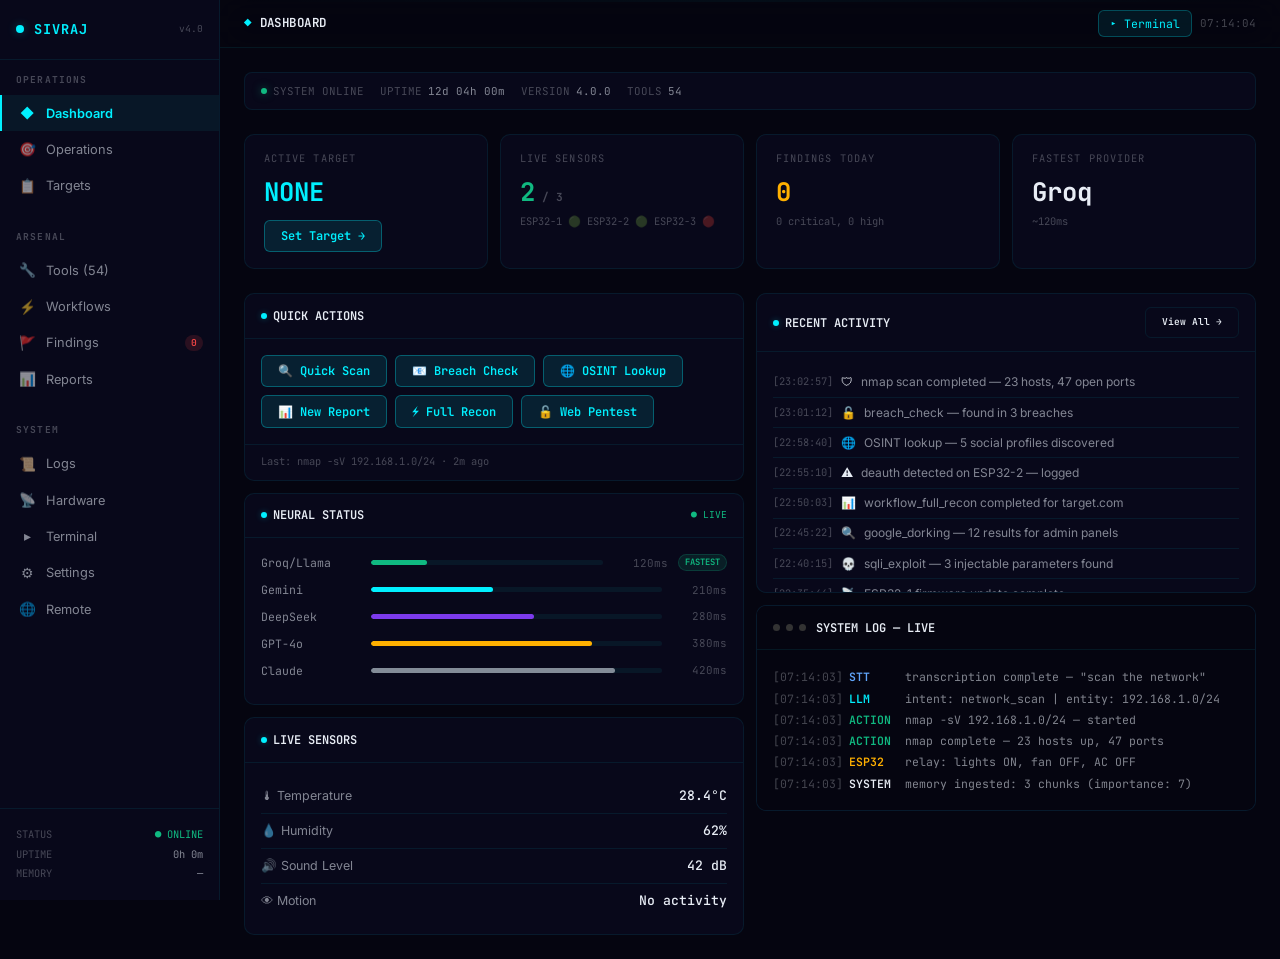
==== dashboard.html @ 9f75d545 "feat: SIVRAJ CIC — 12-page Command Information Center Pages built: - / (Dashboard) — cockpit with st" ====
<!DOCTYPE html>
<html lang="en">
<head>
<meta charset="UTF-8"/>
<meta name="viewport" content="width=device-width, initial-scale=1.0"/>
<title>SIVRAJ — Command Center</title>
<meta name="description" content="SIVRAJ CIC — Autonomous Cybersecurity Intelligence Command Center"/>
<link rel="preconnect" href="https://fonts.googleapis.com"/>
<link href="https://fonts.googleapis.com/css2?family=Inter:wght@300;400;500;600;700;800&family=JetBrains+Mono:wght@400;500;600;700&display=swap" rel="stylesheet"/>
<link rel="stylesheet" href="app.css"/>
</head>
<body>
<div class="scanline"></div>
<nav class="sidebar" id="appSidebar"></nav>
<div class="main">
  <div class="topbar" id="appTopbar"></div>
  <div class="page" id="dashPage">

    <!-- STATUS BAR -->
    <div class="dash-status-bar">
      <div class="dash-status-item"><span class="dash-status-dot dot-online"></span>SYSTEM ONLINE</div>
      <div class="dash-status-item">UPTIME <span id="dashUptime" class="dash-status-val">0d 00h 00m</span></div>
      <div class="dash-status-item">VERSION <span class="dash-status-val">4.0.0</span></div>
      <div class="dash-status-item">TOOLS <span class="dash-status-val">54</span></div>
    </div>

    <!-- TOP STATS -->
    <div class="stats-grid">
      <div class="stat-card">
        <div class="stat-label">Active Target</div>
        <div class="stat-value cyan" id="activeTarget">NONE</div>
        <div class="stat-sub"><button class="btn btn-cyan" onclick="setTarget()" style="margin-top:6px">Set Target →</button></div>
      </div>
      <div class="stat-card">
        <div class="stat-label">Live Sensors</div>
        <div class="stat-value green" id="sensorCount">2<span style="font-size:.7rem;color:var(--text3)"> / 3</span></div>
        <div class="stat-sub">ESP32-1 🟢 ESP32-2 🟢 ESP32-3 🔴</div>
      </div>
      <div class="stat-card">
        <div class="stat-label">Findings Today</div>
        <div class="stat-value amber" id="findingsToday">0</div>
        <div class="stat-sub">0 critical, 0 high</div>
      </div>
      <div class="stat-card">
        <div class="stat-label">Fastest Provider</div>
        <div class="stat-value" id="fastestProvider">Groq</div>
        <div class="stat-sub" id="fastestLatency">~120ms</div>
      </div>
    </div>

    <!-- TWO COLUMN LAYOUT -->
    <div class="dash-grid">
      <!-- LEFT: QUICK ACTIONS + NEURAL -->
      <div class="dash-col">
        <!-- QUICK ACTIONS -->
        <div class="panel">
          <div class="panel-header">
            <div class="panel-title"><span class="panel-title-dot"></span>QUICK ACTIONS</div>
          </div>
          <div class="panel-body" style="display:flex;flex-wrap:wrap;gap:8px">
            <button class="btn btn-cyan" onclick="quickAction('scan')">🔍 Quick Scan</button>
            <button class="btn btn-cyan" onclick="quickAction('breach')">📧 Breach Check</button>
            <button class="btn btn-cyan" onclick="quickAction('osint')">🌐 OSINT Lookup</button>
            <button class="btn btn-cyan" onclick="quickAction('report')">📊 New Report</button>
            <button class="btn btn-cyan" onclick="quickAction('recon')">⚡ Full Recon</button>
            <button class="btn btn-cyan" onclick="quickAction('pentest')">🔓 Web Pentest</button>
          </div>
          <div class="panel-footer">
            <span style="font-size:.65rem;color:var(--text3);font-family:var(--mono)">Last: <span id="lastCmd">nmap -sV 192.168.1.0/24</span> · <span id="lastCmdTime">2m ago</span></span>
          </div>
        </div>

        <!-- NEURAL STATUS -->
        <div class="panel" style="margin-top:12px">
          <div class="panel-header">
            <div class="panel-title"><span class="panel-title-dot"></span>NEURAL STATUS</div>
            <span style="font-size:.6rem;color:var(--green);font-family:var(--mono)">● LIVE</span>
          </div>
          <div class="panel-body" id="neuralBars"></div>
        </div>

        <!-- LIVE SENSORS -->
        <div class="panel" style="margin-top:12px">
          <div class="panel-header">
            <div class="panel-title"><span class="panel-title-dot"></span>LIVE SENSORS</div>
          </div>
          <div class="panel-body">
            <div class="sensor-row-dash"><span class="sensor-k">🌡 Temperature</span><span class="sensor-v" id="dTemp">28.4°C</span></div>
            <div class="sensor-row-dash"><span class="sensor-k">💧 Humidity</span><span class="sensor-v" id="dHum">62%</span></div>
            <div class="sensor-row-dash"><span class="sensor-k">🔊 Sound Level</span><span class="sensor-v" id="dSound">42 dB</span></div>
            <div class="sensor-row-dash"><span class="sensor-k">👁 Motion</span><span class="sensor-v" id="dMotion">No activity</span></div>
          </div>
        </div>
      </div>

      <!-- RIGHT: ACTIVITY + LOG -->
      <div class="dash-col">
        <!-- RECENT ACTIVITY -->
        <div class="panel">
          <div class="panel-header">
            <div class="panel-title"><span class="panel-title-dot"></span>RECENT ACTIVITY</div>
            <a href="/logs" class="btn" style="font-size:.6rem">View All →</a>
          </div>
          <div class="panel-body" style="max-height:240px;overflow-y:auto" id="recentActivity"></div>
        </div>

        <!-- SYSTEM LOG LIVE -->
        <div class="panel" style="margin-top:12px">
          <div class="panel-header" style="background:var(--bg)">
            <div class="panel-title">
              <span class="term-dot td-r" style="width:7px;height:7px"></span>
              <span class="term-dot td-y" style="width:7px;height:7px"></span>
              <span class="term-dot td-g" style="width:7px;height:7px"></span>
              <span style="margin-left:4px">SYSTEM LOG — LIVE</span>
            </div>
          </div>
          <div class="panel-body" style="font-family:var(--mono);font-size:.72rem;max-height:280px;overflow-y:auto;background:var(--bg)" id="syslogLive"></div>
        </div>
      </div>
    </div>
  </div>
</div>

<style>
.dash-status-bar{display:flex;gap:16px;padding:.6rem 1rem;border-radius:8px;background:var(--bg2);border:1px solid var(--border);margin-bottom:1.5rem;flex-wrap:wrap}
.dash-status-item{font-family:var(--mono);font-size:.68rem;color:var(--text3);display:flex;align-items:center;gap:6px}
.dash-status-val{color:var(--text2)}
.dash-status-dot{width:6px;height:6px;border-radius:50%}
.dot-online{background:var(--green);box-shadow:0 0 8px rgba(16,185,129,0.5);animation:s-pulse 3s ease-in-out infinite}
.dash-grid{display:grid;grid-template-columns:1fr 1fr;gap:12px}
.dash-col{display:flex;flex-direction:column}
.sensor-row-dash{display:flex;justify-content:space-between;align-items:center;padding:.45rem 0;border-bottom:1px solid var(--border)}
.sensor-row-dash:last-child{border:none}
.sensor-k{font-size:.78rem;color:var(--text2)}
.sensor-v{font-family:var(--mono);font-size:.82rem;color:var(--text);font-weight:500}
.neural-row{display:flex;align-items:center;gap:10px;margin-bottom:.6rem}
.neural-name{font-family:var(--mono);font-size:.72rem;color:var(--text2);width:100px;flex-shrink:0}
.neural-bar-wrap{flex:1;height:5px;background:var(--surface2);border-radius:3px;overflow:hidden}
.neural-bar{height:100%;border-radius:3px;transition:width 1s ease}
.neural-ms{font-family:var(--mono);font-size:.68rem;color:var(--text3);width:55px;text-align:right}
.neural-badge{font-size:.55rem;padding:1px 6px;border-radius:100px;font-family:var(--mono);font-weight:600}
.activity-row{display:flex;gap:8px;padding:.35rem 0;border-bottom:1px solid var(--border);font-size:.75rem;align-items:flex-start}
.activity-row:last-child{border:none}
.activity-ts{font-family:var(--mono);font-size:.65rem;color:var(--text3);flex-shrink:0;padding-top:1px}
.activity-icon{flex-shrink:0}
.activity-msg{color:var(--text2);flex:1}
.syslog-line{display:flex;gap:6px;padding:2px 0;color:var(--text3);font-size:.72rem}
.syslog-line .ts{color:var(--text3);flex-shrink:0}
.syslog-line .tag{font-weight:600;width:50px;flex-shrink:0}
.syslog-line .msg{color:var(--text2);flex:1}
.tag-stt{color:#60a5fa}.tag-llm{color:var(--cyan)}.tag-action{color:var(--green)}.tag-esp32{color:var(--amber)}.tag-system{color:var(--text)}
@media(max-width:900px){.dash-grid{grid-template-columns:1fr}}
</style>

<script src="app.js"></script>
<script>
document.addEventListener('DOMContentLoaded', () => {
  renderTopbar('DASHBOARD', '◆', '<button class="topbar-btn topbar-btn-primary" onclick="location.href=\'/terminal\'">▸ Terminal</button>');

  // Neural bars
  const providers = [
    { name:'Groq/Llama', ms:120, color:'var(--green)', best:true },
    { name:'Gemini', ms:210, color:'var(--cyan)' },
    { name:'DeepSeek', ms:280, color:'var(--purple)' },
    { name:'GPT-4o', ms:380, color:'var(--amber)' },
    { name:'Claude', ms:420, color:'var(--text2)' },
  ];
  const maxMs = 500;
  document.getElementById('neuralBars').innerHTML = providers.map(p => `
    <div class="neural-row">
      <span class="neural-name">${p.name}</span>
      <div class="neural-bar-wrap"><div class="neural-bar" style="width:${(p.ms/maxMs)*100}%;background:${p.color}"></div></div>
      <span class="neural-ms">${p.ms}ms</span>
      ${p.best ? '<span class="neural-badge" style="background:rgba(16,185,129,0.12);color:var(--green);border:1px solid rgba(16,185,129,0.2)">FASTEST</span>' : ''}
    </div>
  `).join('');

  // Recent activity
  const activities = [
    { ts:'23:02:57', icon:'🛡', msg:'nmap scan completed — 23 hosts, 47 open ports' },
    { ts:'23:01:12', icon:'🔓', msg:'breach_check — found in 3 breaches' },
    { ts:'22:58:40', icon:'🌐', msg:'OSINT lookup — 5 social profiles discovered' },
    { ts:'22:55:10', icon:'⚠', msg:'deauth detected on ESP32-2 — logged' },
    { ts:'22:50:03', icon:'📊', msg:'workflow_full_recon completed for target.com' },
    { ts:'22:45:22', icon:'🔍', msg:'google_dorking — 12 results for admin panels' },
    { ts:'22:40:15', icon:'💀', msg:'sqli_exploit — 3 injectable parameters found' },
    { ts:'22:35:44', icon:'📡', msg:'ESP32-1 firmware update complete' },
  ];
  document.getElementById('recentActivity').innerHTML = activities.map(a => `
    <div class="activity-row">
      <span class="activity-ts">[${a.ts}]</span>
      <span class="activity-icon">${a.icon}</span>
      <span class="activity-msg">${a.msg}</span>
    </div>
  `).join('');

  // System log live
  const logLines = [
    { ts:'23:02:57', tag:'STT', cls:'tag-stt', msg:'transcription complete — "scan the network"' },
    { ts:'23:02:57', tag:'LLM', cls:'tag-llm', msg:'intent: network_scan | entity: 192.168.1.0/24' },
    { ts:'23:02:58', tag:'ACTION', cls:'tag-action', msg:'nmap -sV 192.168.1.0/24 — started' },
    { ts:'23:03:14', tag:'ACTION', cls:'tag-action', msg:'nmap complete — 23 hosts up, 47 ports' },
    { ts:'23:03:15', tag:'ESP32', cls:'tag-esp32', msg:'relay: lights ON, fan OFF, AC OFF' },
    { ts:'23:03:15', tag:'SYSTEM', cls:'tag-system', msg:'memory ingested: 3 chunks (importance: 7)' },
  ];
  const logEl = document.getElementById('syslogLive');
  let idx = 0;
  function addLog() {
    const l = logLines[idx % logLines.length];
    const now = new Date().toLocaleTimeString('en-IN', { hour12:false });
    const div = document.createElement('div');
    div.className = 'syslog-line';
    div.innerHTML = `<span class="ts">[${now}]</span><span class="tag ${l.cls}">${l.tag}</span><span class="msg">${l.msg}</span>`;
    logEl.appendChild(div);
    if (logEl.children.length > 30) logEl.removeChild(logEl.firstChild);
    logEl.scrollTop = logEl.scrollHeight;
    idx++;
  }
  for (let i = 0; i < 6; i++) addLog();
  setInterval(addLog, 4000);

  // Uptime
  const bootTime = Date.now() - (12 * 86400000 + 4 * 3600000);
  function updUp() {
    const d = Date.now() - bootTime;
    const dd = Math.floor(d / 86400000);
    const hh = Math.floor((d % 86400000) / 3600000);
    const mm = Math.floor((d % 3600000) / 60000);
    document.getElementById('dashUptime').textContent = `${dd}d ${String(hh).padStart(2,'0')}h ${String(mm).padStart(2,'0')}m`;
  }
  updUp(); setInterval(updUp, 60000);
});

function quickAction(type) {
  const actions = { scan:'Quick network scan', breach:'Breach check', osint:'OSINT lookup', report:'Generate report', recon:'Full recon workflow', pentest:'Web pentest workflow' };
  alert(`SIVRAJ → ${actions[type] || type}\n\nThis would trigger the ${type} tool via the API.\nConnect to localhost:3000/api for live execution.`);
}
function setTarget() {
  const t = prompt('Enter target domain/IP:');
  if (t) { document.getElementById('activeTarget').textContent = t; lsSet('activeTarget', t); }
}
</script>
</body>
</html>
---- app.css ----
/* ═══════════════════════════════════════════════════════════════
   SIVRAJ CIC — Shared App Shell Styles
   Operator theme: #050510 bg, cyan #00f0ff, amber #ffb000
   ═══════════════════════════════════════════════════════════════ */
*,*::before,*::after{box-sizing:border-box;margin:0;padding:0}
:root{
  --bg:#050510;--bg2:#08081a;--bg3:#0c0c22;--bg4:#101030;
  --surface:rgba(0,240,255,0.03);--surface2:rgba(0,240,255,0.06);--surface3:rgba(0,240,255,0.10);
  --border:rgba(0,240,255,0.08);--border2:rgba(0,240,255,0.14);--border3:rgba(0,240,255,0.22);
  --cyan:#00f0ff;--cyan2:#00d4e0;--cyan-soft:rgba(0,240,255,0.10);--cyan-glow:rgba(0,240,255,0.3);
  --green:#10b981;--amber:#ffb000;--red:#ef4444;--purple:#7c3aed;--orange:#f97316;
  --text:#e8edf5;--text2:rgba(232,237,245,0.55);--text3:rgba(232,237,245,0.28);
  --mono:'JetBrains Mono',monospace;--sans:'Inter',-apple-system,sans-serif;
  --sidebar-w:220px;
}
html{scroll-behavior:smooth;-webkit-font-smoothing:antialiased}
body{font-family:var(--sans);background:var(--bg);color:var(--text);overflow-x:hidden;line-height:1.5;display:flex;min-height:100vh}
::selection{background:rgba(0,240,255,0.2)}
a{text-decoration:none;color:inherit}
::-webkit-scrollbar{width:4px}
::-webkit-scrollbar-track{background:transparent}
::-webkit-scrollbar-thumb{background:rgba(0,240,255,0.15);border-radius:2px}
button{cursor:pointer;font-family:inherit;border:none;background:none;color:inherit}
input,textarea,select{font-family:inherit;background:none;border:none;outline:none;color:var(--text)}

/* ═══ SIDEBAR ═══ */
.sidebar{width:var(--sidebar-w);height:100vh;position:fixed;left:0;top:0;z-index:100;background:var(--bg2);border-right:1px solid var(--border);display:flex;flex-direction:column;overflow-y:auto}
.sidebar::-webkit-scrollbar{width:3px}
.sidebar-brand{padding:1.2rem 1rem;display:flex;align-items:center;gap:10px;border-bottom:1px solid var(--border)}
.sidebar-brand-dot{width:8px;height:8px;border-radius:50%;background:var(--cyan);box-shadow:0 0 10px var(--cyan-glow);animation:s-pulse 3s ease-in-out infinite}
@keyframes s-pulse{0%,100%{box-shadow:0 0 8px var(--cyan-glow)}50%{box-shadow:0 0 18px var(--cyan-glow),0 0 30px rgba(0,240,255,0.15)}}
.sidebar-brand-name{font-family:var(--mono);font-size:.85rem;font-weight:700;letter-spacing:.08em;color:var(--cyan)}
.sidebar-brand-ver{font-size:.6rem;color:var(--text3);margin-left:auto;font-family:var(--mono)}
.sidebar-section{padding:.8rem 0}
.sidebar-section-title{font-size:.6rem;font-weight:700;letter-spacing:.12em;text-transform:uppercase;color:var(--text3);padding:0 1rem .5rem;font-family:var(--mono)}
.sidebar-link{display:flex;align-items:center;gap:10px;padding:.5rem 1rem;font-size:.8rem;color:var(--text2);transition:all .15s;border-left:2px solid transparent;cursor:pointer}
.sidebar-link:hover{background:var(--surface);color:var(--text);border-left-color:rgba(0,240,255,0.3)}
.sidebar-link.active{background:var(--surface2);color:var(--cyan);border-left-color:var(--cyan);font-weight:600}
.sidebar-link-icon{width:18px;text-align:center;font-size:.85rem;flex-shrink:0}
.sidebar-link-label{flex:1}
.sidebar-link-badge{font-size:.6rem;padding:1px 6px;border-radius:100px;background:rgba(239,68,68,0.15);color:var(--red);font-weight:600;font-family:var(--mono)}
.sidebar-status{margin-top:auto;padding:1rem;border-top:1px solid var(--border);font-family:var(--mono);font-size:.65rem;color:var(--text3)}
.sidebar-status-row{display:flex;justify-content:space-between;padding:2px 0}
.sidebar-status-val{color:var(--text2)}

/* ═══ MAIN ═══ */
.main{margin-left:var(--sidebar-w);flex:1;display:flex;flex-direction:column;min-height:100vh}

/* ═══ TOPBAR ═══ */
.topbar{height:48px;border-bottom:1px solid var(--border);display:flex;align-items:center;justify-content:space-between;padding:0 1.5rem;background:rgba(5,5,16,0.8);backdrop-filter:blur(16px);position:sticky;top:0;z-index:50}
.topbar-title{font-family:var(--mono);font-size:.78rem;font-weight:600;color:var(--text);letter-spacing:.04em;display:flex;align-items:center;gap:8px}
.topbar-title-icon{color:var(--cyan)}
.topbar-actions{display:flex;align-items:center;gap:8px}
.topbar-btn{padding:.3rem .7rem;border-radius:6px;font-size:.72rem;font-family:var(--mono);color:var(--text2);border:1px solid var(--border);transition:all .2s;display:flex;align-items:center;gap:5px}
.topbar-btn:hover{border-color:var(--border2);color:var(--text);background:var(--surface)}
.topbar-btn-primary{background:rgba(0,240,255,0.08);border-color:rgba(0,240,255,0.25);color:var(--cyan)}
.topbar-btn-primary:hover{background:rgba(0,240,255,0.15)}
.topbar-time{font-family:var(--mono);font-size:.68rem;color:var(--text3)}

/* ═══ PAGE CONTENT ═══ */
.page{flex:1;padding:1.5rem;overflow-y:auto}

/* ═══ CARDS / PANELS ═══ */
.panel{background:var(--bg2);border:1px solid var(--border);border-radius:10px;overflow:hidden}
.panel-header{padding:.8rem 1rem;border-bottom:1px solid var(--border);display:flex;align-items:center;justify-content:space-between}
.panel-title{font-size:.75rem;font-weight:600;color:var(--text);font-family:var(--mono);display:flex;align-items:center;gap:6px}
.panel-title-dot{width:6px;height:6px;border-radius:50%;background:var(--cyan);box-shadow:0 0 6px var(--cyan-glow)}
.panel-body{padding:1rem}
.panel-footer{padding:.6rem 1rem;border-top:1px solid var(--border);display:flex;align-items:center;gap:8px}

/* ═══ STAT CARDS ═══ */
.stats-grid{display:grid;grid-template-columns:repeat(auto-fit,minmax(200px,1fr));gap:12px;margin-bottom:1.5rem}
.stat-card{background:var(--bg2);border:1px solid var(--border);border-radius:10px;padding:1rem 1.2rem;transition:border-color .2s}
.stat-card:hover{border-color:var(--border2)}
.stat-label{font-size:.65rem;color:var(--text3);text-transform:uppercase;letter-spacing:.1em;font-family:var(--mono);margin-bottom:.4rem}
.stat-value{font-size:1.6rem;font-weight:700;font-family:var(--mono);color:var(--text);font-variant-numeric:tabular-nums}
.stat-sub{font-size:.65rem;color:var(--text3);margin-top:.2rem;font-family:var(--mono)}
.stat-value.cyan{color:var(--cyan)}
.stat-value.green{color:var(--green)}
.stat-value.amber{color:var(--amber)}
.stat-value.red{color:var(--red)}

/* ═══ TABLES ═══ */
.tbl{width:100%;border-collapse:collapse;font-size:.78rem}
.tbl th{font-family:var(--mono);font-size:.65rem;font-weight:600;color:var(--text3);text-transform:uppercase;letter-spacing:.1em;padding:.6rem .8rem;text-align:left;border-bottom:1px solid var(--border);position:sticky;top:0;background:var(--bg2)}
.tbl td{padding:.6rem .8rem;border-bottom:1px solid var(--border);color:var(--text2);vertical-align:middle}
.tbl tr:hover td{background:var(--surface);color:var(--text)}
.tbl-badge{display:inline-flex;align-items:center;gap:4px;padding:2px 8px;border-radius:100px;font-size:.65rem;font-weight:600;font-family:var(--mono)}
.badge-crit{background:rgba(239,68,68,0.12);color:var(--red);border:1px solid rgba(239,68,68,0.2)}
.badge-high{background:rgba(249,115,22,0.12);color:var(--orange);border:1px solid rgba(249,115,22,0.2)}
.badge-med{background:rgba(255,176,0,0.12);color:var(--amber);border:1px solid rgba(255,176,0,0.2)}
.badge-low{background:rgba(16,185,129,0.12);color:var(--green);border:1px solid rgba(16,185,129,0.2)}
.badge-info{background:rgba(0,240,255,0.08);color:var(--cyan);border:1px solid rgba(0,240,255,0.15)}

/* ═══ FORM CONTROLS ═══ */
.input{width:100%;padding:.5rem .8rem;border-radius:6px;border:1px solid var(--border);background:var(--bg);font-family:var(--mono);font-size:.8rem;color:var(--text);transition:border-color .2s}
.input:focus{border-color:var(--cyan);box-shadow:0 0 0 2px rgba(0,240,255,0.08)}
.input::placeholder{color:var(--text3)}
.input-group{display:flex;gap:8px;align-items:center}
.select{padding:.5rem .8rem;border-radius:6px;border:1px solid var(--border);background:var(--bg2);font-family:var(--mono);font-size:.78rem;color:var(--text);cursor:pointer;appearance:none;padding-right:2rem;background-image:url("data:image/svg+xml,%3Csvg xmlns='http://www.w3.org/2000/svg' width='12' height='12' fill='none' viewBox='0 0 24 24' stroke='%23555'%3E%3Cpath stroke-linecap='round' stroke-linejoin='round' stroke-width='2' d='M19 9l-7 7-7-7'/%3E%3C/svg%3E");background-repeat:no-repeat;background-position:right .6rem center}
.select:focus{border-color:var(--cyan)}
.btn{padding:.45rem 1rem;border-radius:6px;font-size:.75rem;font-family:var(--mono);font-weight:600;transition:all .2s;display:inline-flex;align-items:center;gap:5px;border:1px solid var(--border)}
.btn:hover{border-color:var(--border2);background:var(--surface)}
.btn-cyan{background:rgba(0,240,255,0.1);border-color:rgba(0,240,255,0.3);color:var(--cyan)}
.btn-cyan:hover{background:rgba(0,240,255,0.18)}
.btn-red{background:rgba(239,68,68,0.1);border-color:rgba(239,68,68,0.2);color:var(--red)}
.btn-green{background:rgba(16,185,129,0.1);border-color:rgba(16,185,129,0.2);color:var(--green)}

/* ═══ PROGRESS BAR ═══ */
.progress{height:6px;background:var(--surface2);border-radius:3px;overflow:hidden}
.progress-bar{height:100%;border-radius:3px;background:linear-gradient(90deg,var(--cyan),var(--cyan2));transition:width .6s ease}

/* ═══ PHASE CHAIN ═══ */
.phase-chain{display:flex;align-items:center;gap:0;margin:1rem 0}
.phase-node{padding:.4rem .8rem;border-radius:6px;font-size:.7rem;font-family:var(--mono);font-weight:600;border:1px solid var(--border);display:flex;align-items:center;gap:5px}
.phase-node.done{background:rgba(16,185,129,0.1);border-color:rgba(16,185,129,0.3);color:var(--green)}
.phase-node.active{background:rgba(0,240,255,0.1);border-color:rgba(0,240,255,0.3);color:var(--cyan);animation:phase-pulse 2s ease-in-out infinite}
@keyframes phase-pulse{0%,100%{box-shadow:none}50%{box-shadow:0 0 12px rgba(0,240,255,0.15)}}
.phase-node.pending{color:var(--text3)}
.phase-arrow{color:var(--text3);font-size:.7rem;padding:0 .3rem}

/* ═══ TOOL GRID ═══ */
.tool-grid{display:grid;grid-template-columns:repeat(auto-fill,minmax(260px,1fr));gap:10px}
.tool-card{background:var(--bg2);border:1px solid var(--border);border-radius:8px;padding:.8rem 1rem;transition:all .2s;cursor:pointer;display:flex;flex-direction:column;gap:.3rem}
.tool-card:hover{border-color:var(--cyan);background:rgba(0,240,255,0.02);transform:translateY(-1px)}
.tool-card-name{font-family:var(--mono);font-size:.78rem;font-weight:600;color:var(--text)}
.tool-card-desc{font-size:.7rem;color:var(--text3);line-height:1.4}
.tool-card-meta{display:flex;align-items:center;gap:8px;margin-top:auto;padding-top:.4rem}
.tool-card-usage{font-family:var(--mono);font-size:.6rem;color:var(--text3)}

/* ═══ TERMINAL ═══ */
.term-wrap{background:var(--bg);border:1px solid var(--border);border-radius:10px;overflow:hidden;height:calc(100vh - 120px);display:flex;flex-direction:column}
.term-bar{display:flex;align-items:center;gap:6px;padding:.5rem 1rem;border-bottom:1px solid var(--border);background:var(--bg2)}
.term-dot{width:9px;height:9px;border-radius:50%;background:#333}
.term-bar:hover .td-r{background:var(--red)}
.term-bar:hover .td-y{background:var(--amber)}
.term-bar:hover .td-g{background:var(--green)}
.term-title{font-family:var(--mono);font-size:.7rem;color:var(--text3);margin-left:.5rem}
.term-body{flex:1;padding:1rem;overflow-y:auto;font-family:var(--mono);font-size:.8rem;line-height:1.6}
.term-line{color:var(--text2);margin-bottom:2px;white-space:pre-wrap;word-break:break-all}
.term-line.cmd{color:var(--green)}
.term-line.err{color:var(--red)}
.term-line.info{color:var(--cyan)}
.term-input-wrap{display:flex;align-items:center;border-top:1px solid var(--border);padding:.6rem 1rem;background:var(--bg2)}
.term-prompt{font-family:var(--mono);font-size:.82rem;color:var(--cyan);font-weight:600;margin-right:.5rem;white-space:nowrap}
.term-input{flex:1;font-family:var(--mono);font-size:.82rem;caret-color:var(--cyan)}

/* ═══ SCAN LINE EFFECT ═══ */
.scanline{position:fixed;top:0;left:var(--sidebar-w);right:0;height:2px;background:linear-gradient(90deg,transparent,rgba(0,240,255,0.04),transparent);animation:scan 8s linear infinite;pointer-events:none;z-index:200}
@keyframes scan{0%{top:0}100%{top:100vh}}

/* ═══ RESPONSIVE ═══ */
@media(max-width:768px){
  .sidebar{width:60px;overflow:visible}
  .sidebar-link-label,.sidebar-section-title,.sidebar-brand-name,.sidebar-brand-ver,.sidebar-status{display:none}
  .sidebar-link{justify-content:center;padding:.6rem 0}
  .sidebar-link-icon{width:auto}
  .main{margin-left:60px}
  :root{--sidebar-w:60px}
  .stats-grid{grid-template-columns:repeat(2,1fr)}
  .tool-grid{grid-template-columns:1fr}
}
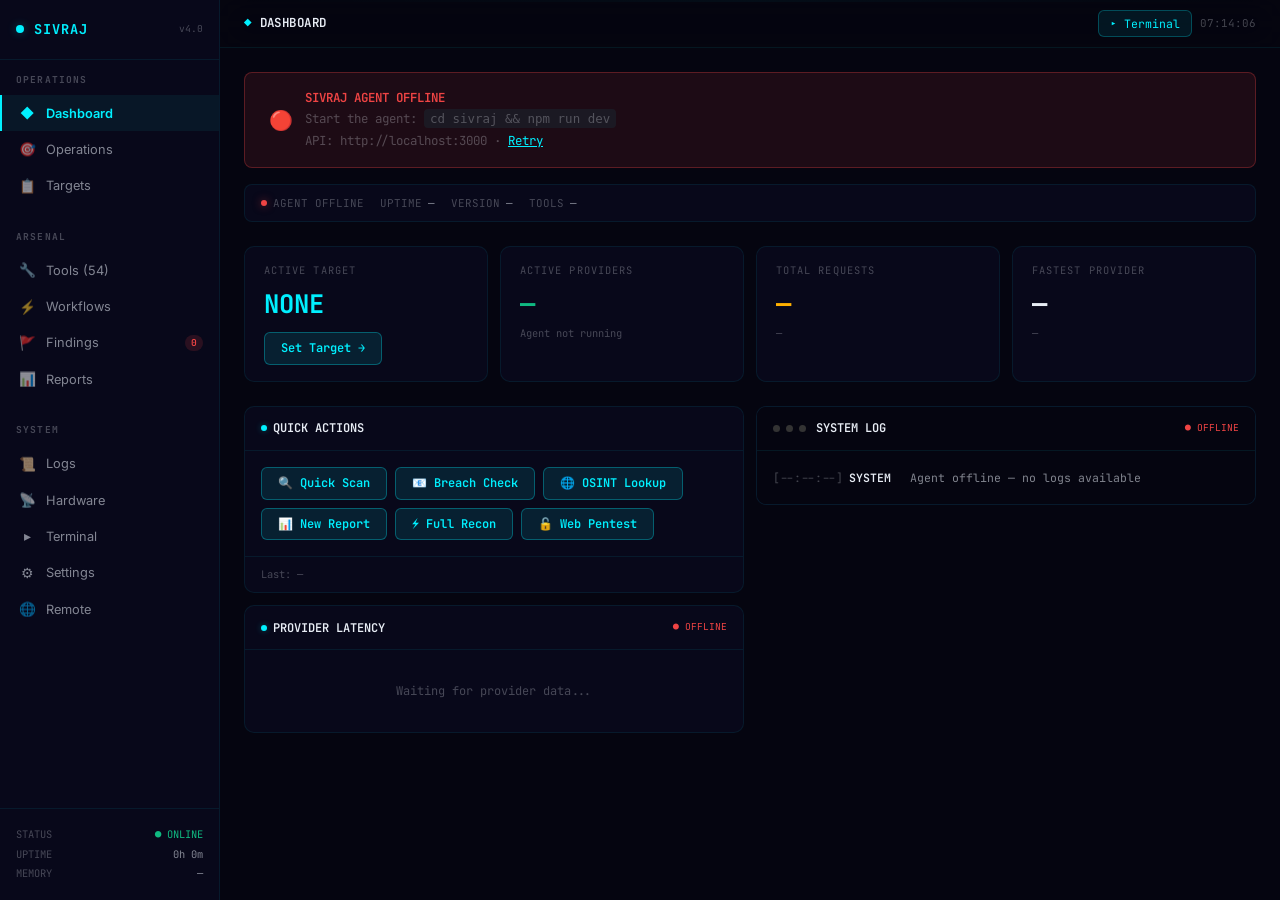
==== commit 87f49889: "🔧 Strip ALL fake data — wire to real SIVRAJ API - Remove all hardcoded fake logs, scan results, sens" ====
--- a/dashboard.html
+++ b/dashboard.html
@@ -18,10 +18,10 @@
 
     <!-- STATUS BAR -->
     <div class="dash-status-bar">
-      <div class="dash-status-item"><span class="dash-status-dot dot-online"></span>SYSTEM ONLINE</div>
-      <div class="dash-status-item">UPTIME <span id="dashUptime" class="dash-status-val">0d 00h 00m</span></div>
-      <div class="dash-status-item">VERSION <span class="dash-status-val">4.0.0</span></div>
-      <div class="dash-status-item">TOOLS <span class="dash-status-val">54</span></div>
+      <div class="dash-status-item"><span class="dash-status-dot" id="statusDot"></span><span id="statusText">CONNECTING...</span></div>
+      <div class="dash-status-item">UPTIME <span id="dashUptime" class="dash-status-val">—</span></div>
+      <div class="dash-status-item">VERSION <span class="dash-status-val" id="dashVersion">—</span></div>
+      <div class="dash-status-item">TOOLS <span class="dash-status-val" id="dashTools">—</span></div>
     </div>
 
     <!-- TOP STATS -->
@@ -32,19 +32,19 @@
         <div class="stat-sub"><button class="btn btn-cyan" onclick="setTarget()" style="margin-top:6px">Set Target →</button></div>
       </div>
       <div class="stat-card">
-        <div class="stat-label">Live Sensors</div>
-        <div class="stat-value green" id="sensorCount">2<span style="font-size:.7rem;color:var(--text3)"> / 3</span></div>
-        <div class="stat-sub">ESP32-1 🟢 ESP32-2 🟢 ESP32-3 🔴</div>
-      </div>
-      <div class="stat-card">
-        <div class="stat-label">Findings Today</div>
-        <div class="stat-value amber" id="findingsToday">0</div>
-        <div class="stat-sub">0 critical, 0 high</div>
+        <div class="stat-label">Active Providers</div>
+        <div class="stat-value green" id="providerCount">—</div>
+        <div class="stat-sub" id="providerSub">Waiting for data...</div>
+      </div>
+      <div class="stat-card">
+        <div class="stat-label">Total Requests</div>
+        <div class="stat-value amber" id="totalRequests">—</div>
+        <div class="stat-sub" id="successRate">—</div>
       </div>
       <div class="stat-card">
         <div class="stat-label">Fastest Provider</div>
-        <div class="stat-value" id="fastestProvider">Groq</div>
-        <div class="stat-sub" id="fastestLatency">~120ms</div>
+        <div class="stat-value" id="fastestProvider">—</div>
+        <div class="stat-sub" id="fastestLatency">—</div>
       </div>
     </div>
 
@@ -66,55 +66,38 @@
             <button class="btn btn-cyan" onclick="quickAction('pentest')">🔓 Web Pentest</button>
           </div>
           <div class="panel-footer">
-            <span style="font-size:.65rem;color:var(--text3);font-family:var(--mono)">Last: <span id="lastCmd">nmap -sV 192.168.1.0/24</span> · <span id="lastCmdTime">2m ago</span></span>
-          </div>
-        </div>
-
-        <!-- NEURAL STATUS -->
+            <span style="font-size:.65rem;color:var(--text3);font-family:var(--mono)">Last: <span id="lastCmd">—</span></span>
+          </div>
+        </div>
+
+        <!-- NEURAL STATUS (REAL provider data) -->
         <div class="panel" style="margin-top:12px">
           <div class="panel-header">
-            <div class="panel-title"><span class="panel-title-dot"></span>NEURAL STATUS</div>
-            <span style="font-size:.6rem;color:var(--green);font-family:var(--mono)">● LIVE</span>
-          </div>
-          <div class="panel-body" id="neuralBars"></div>
-        </div>
-
-        <!-- LIVE SENSORS -->
-        <div class="panel" style="margin-top:12px">
-          <div class="panel-header">
-            <div class="panel-title"><span class="panel-title-dot"></span>LIVE SENSORS</div>
-          </div>
-          <div class="panel-body">
-            <div class="sensor-row-dash"><span class="sensor-k">🌡 Temperature</span><span class="sensor-v" id="dTemp">28.4°C</span></div>
-            <div class="sensor-row-dash"><span class="sensor-k">💧 Humidity</span><span class="sensor-v" id="dHum">62%</span></div>
-            <div class="sensor-row-dash"><span class="sensor-k">🔊 Sound Level</span><span class="sensor-v" id="dSound">42 dB</span></div>
-            <div class="sensor-row-dash"><span class="sensor-k">👁 Motion</span><span class="sensor-v" id="dMotion">No activity</span></div>
-          </div>
-        </div>
-      </div>
-
-      <!-- RIGHT: ACTIVITY + LOG -->
+            <div class="panel-title"><span class="panel-title-dot"></span>PROVIDER LATENCY</div>
+            <span style="font-size:.6rem;font-family:var(--mono)" id="neuralStatus">⏳ Loading</span>
+          </div>
+          <div class="panel-body" id="neuralBars">
+            <div style="color:var(--text3);font-size:.75rem;font-family:var(--mono);padding:1rem;text-align:center">Waiting for provider data...</div>
+          </div>
+        </div>
+      </div>
+
+      <!-- RIGHT: REAL ACTIVITY LOG -->
       <div class="dash-col">
-        <!-- RECENT ACTIVITY -->
+        <!-- SYSTEM LOG LIVE (REAL) -->
         <div class="panel">
-          <div class="panel-header">
-            <div class="panel-title"><span class="panel-title-dot"></span>RECENT ACTIVITY</div>
-            <a href="/logs" class="btn" style="font-size:.6rem">View All →</a>
-          </div>
-          <div class="panel-body" style="max-height:240px;overflow-y:auto" id="recentActivity"></div>
-        </div>
-
-        <!-- SYSTEM LOG LIVE -->
-        <div class="panel" style="margin-top:12px">
           <div class="panel-header" style="background:var(--bg)">
             <div class="panel-title">
               <span class="term-dot td-r" style="width:7px;height:7px"></span>
               <span class="term-dot td-y" style="width:7px;height:7px"></span>
               <span class="term-dot td-g" style="width:7px;height:7px"></span>
-              <span style="margin-left:4px">SYSTEM LOG — LIVE</span>
+              <span style="margin-left:4px">SYSTEM LOG</span>
             </div>
-          </div>
-          <div class="panel-body" style="font-family:var(--mono);font-size:.72rem;max-height:280px;overflow-y:auto;background:var(--bg)" id="syslogLive"></div>
+            <span style="font-size:.6rem;font-family:var(--mono)" id="logStatus">⏳ Connecting</span>
+          </div>
+          <div class="panel-body" style="font-family:var(--mono);font-size:.72rem;max-height:500px;overflow-y:auto;background:var(--bg)" id="syslogLive">
+            <div class="syslog-line"><span class="ts">[--:--:--]</span><span class="tag tag-system">SYSTEM</span><span class="msg">Connecting to SIVRAJ agent...</span></div>
+          </div>
         </div>
       </div>
     </div>
@@ -127,117 +110,180 @@
 .dash-status-val{color:var(--text2)}
 .dash-status-dot{width:6px;height:6px;border-radius:50%}
 .dot-online{background:var(--green);box-shadow:0 0 8px rgba(16,185,129,0.5);animation:s-pulse 3s ease-in-out infinite}
+.dot-offline{background:var(--red);box-shadow:0 0 8px rgba(239,68,68,0.5);animation:s-pulse 2s ease-in-out infinite}
+.dot-connecting{background:var(--amber);animation:s-pulse 1s ease-in-out infinite}
 .dash-grid{display:grid;grid-template-columns:1fr 1fr;gap:12px}
 .dash-col{display:flex;flex-direction:column}
-.sensor-row-dash{display:flex;justify-content:space-between;align-items:center;padding:.45rem 0;border-bottom:1px solid var(--border)}
-.sensor-row-dash:last-child{border:none}
-.sensor-k{font-size:.78rem;color:var(--text2)}
-.sensor-v{font-family:var(--mono);font-size:.82rem;color:var(--text);font-weight:500}
 .neural-row{display:flex;align-items:center;gap:10px;margin-bottom:.6rem}
 .neural-name{font-family:var(--mono);font-size:.72rem;color:var(--text2);width:100px;flex-shrink:0}
 .neural-bar-wrap{flex:1;height:5px;background:var(--surface2);border-radius:3px;overflow:hidden}
 .neural-bar{height:100%;border-radius:3px;transition:width 1s ease}
 .neural-ms{font-family:var(--mono);font-size:.68rem;color:var(--text3);width:55px;text-align:right}
 .neural-badge{font-size:.55rem;padding:1px 6px;border-radius:100px;font-family:var(--mono);font-weight:600}
-.activity-row{display:flex;gap:8px;padding:.35rem 0;border-bottom:1px solid var(--border);font-size:.75rem;align-items:flex-start}
-.activity-row:last-child{border:none}
-.activity-ts{font-family:var(--mono);font-size:.65rem;color:var(--text3);flex-shrink:0;padding-top:1px}
-.activity-icon{flex-shrink:0}
-.activity-msg{color:var(--text2);flex:1}
+.neural-meta{font-family:var(--mono);font-size:.6rem;color:var(--text3)}
 .syslog-line{display:flex;gap:6px;padding:2px 0;color:var(--text3);font-size:.72rem}
 .syslog-line .ts{color:var(--text3);flex-shrink:0}
-.syslog-line .tag{font-weight:600;width:50px;flex-shrink:0}
+.syslog-line .tag{font-weight:600;width:55px;flex-shrink:0}
 .syslog-line .msg{color:var(--text2);flex:1}
-.tag-stt{color:#60a5fa}.tag-llm{color:var(--cyan)}.tag-action{color:var(--green)}.tag-esp32{color:var(--amber)}.tag-system{color:var(--text)}
+.tag-stt{color:#60a5fa}.tag-llm{color:var(--cyan)}.tag-tool{color:var(--green)}.tag-esp32{color:var(--amber)}.tag-system{color:var(--text)}.tag-cic{color:var(--purple)}.tag-error{color:var(--red)}.tag-auth{color:#a78bfa}
 @media(max-width:900px){.dash-grid{grid-template-columns:1fr}}
 </style>
 
 <script src="app.js"></script>
+<script src="api.js"></script>
 <script>
 document.addEventListener('DOMContentLoaded', () => {
   renderTopbar('DASHBOARD', '◆', '<button class="topbar-btn topbar-btn-primary" onclick="location.href=\'/terminal\'">▸ Terminal</button>');
 
-  // Neural bars
-  const providers = [
-    { name:'Groq/Llama', ms:120, color:'var(--green)', best:true },
-    { name:'Gemini', ms:210, color:'var(--cyan)' },
-    { name:'DeepSeek', ms:280, color:'var(--purple)' },
-    { name:'GPT-4o', ms:380, color:'var(--amber)' },
-    { name:'Claude', ms:420, color:'var(--text2)' },
-  ];
-  const maxMs = 500;
-  document.getElementById('neuralBars').innerHTML = providers.map(p => `
-    <div class="neural-row">
-      <span class="neural-name">${p.name}</span>
-      <div class="neural-bar-wrap"><div class="neural-bar" style="width:${(p.ms/maxMs)*100}%;background:${p.color}"></div></div>
-      <span class="neural-ms">${p.ms}ms</span>
-      ${p.best ? '<span class="neural-badge" style="background:rgba(16,185,129,0.12);color:var(--green);border:1px solid rgba(16,185,129,0.2)">FASTEST</span>' : ''}
-    </div>
-  `).join('');
-
-  // Recent activity
-  const activities = [
-    { ts:'23:02:57', icon:'🛡', msg:'nmap scan completed — 23 hosts, 47 open ports' },
-    { ts:'23:01:12', icon:'🔓', msg:'breach_check — found in 3 breaches' },
-    { ts:'22:58:40', icon:'🌐', msg:'OSINT lookup — 5 social profiles discovered' },
-    { ts:'22:55:10', icon:'⚠', msg:'deauth detected on ESP32-2 — logged' },
-    { ts:'22:50:03', icon:'📊', msg:'workflow_full_recon completed for target.com' },
-    { ts:'22:45:22', icon:'🔍', msg:'google_dorking — 12 results for admin panels' },
-    { ts:'22:40:15', icon:'💀', msg:'sqli_exploit — 3 injectable parameters found' },
-    { ts:'22:35:44', icon:'📡', msg:'ESP32-1 firmware update complete' },
-  ];
-  document.getElementById('recentActivity').innerHTML = activities.map(a => `
-    <div class="activity-row">
-      <span class="activity-ts">[${a.ts}]</span>
-      <span class="activity-icon">${a.icon}</span>
-      <span class="activity-msg">${a.msg}</span>
-    </div>
-  `).join('');
-
-  // System log live
-  const logLines = [
-    { ts:'23:02:57', tag:'STT', cls:'tag-stt', msg:'transcription complete — "scan the network"' },
-    { ts:'23:02:57', tag:'LLM', cls:'tag-llm', msg:'intent: network_scan | entity: 192.168.1.0/24' },
-    { ts:'23:02:58', tag:'ACTION', cls:'tag-action', msg:'nmap -sV 192.168.1.0/24 — started' },
-    { ts:'23:03:14', tag:'ACTION', cls:'tag-action', msg:'nmap complete — 23 hosts up, 47 ports' },
-    { ts:'23:03:15', tag:'ESP32', cls:'tag-esp32', msg:'relay: lights ON, fan OFF, AC OFF' },
-    { ts:'23:03:15', tag:'SYSTEM', cls:'tag-system', msg:'memory ingested: 3 chunks (importance: 7)' },
-  ];
-  const logEl = document.getElementById('syslogLive');
-  let idx = 0;
-  function addLog() {
-    const l = logLines[idx % logLines.length];
-    const now = new Date().toLocaleTimeString('en-IN', { hour12:false });
-    const div = document.createElement('div');
-    div.className = 'syslog-line';
-    div.innerHTML = `<span class="ts">[${now}]</span><span class="tag ${l.cls}">${l.tag}</span><span class="msg">${l.msg}</span>`;
-    logEl.appendChild(div);
-    if (logEl.children.length > 30) logEl.removeChild(logEl.firstChild);
+  // Restore active target from localStorage
+  const savedTarget = lsGet('activeTarget', null);
+  if (savedTarget) document.getElementById('activeTarget').textContent = savedTarget;
+
+  // ─── Main data loop — poll every 5 seconds ─────────────────
+  async function refreshDashboard() {
+    const status = await api.getStatus();
+
+    if (!status) {
+      // OFFLINE
+      document.getElementById('statusDot').className = 'dash-status-dot dot-offline';
+      document.getElementById('statusText').textContent = 'AGENT OFFLINE';
+      document.getElementById('dashUptime').textContent = '—';
+      document.getElementById('dashVersion').textContent = '—';
+      document.getElementById('dashTools').textContent = '—';
+      document.getElementById('providerCount').textContent = '—';
+      document.getElementById('providerSub').textContent = 'Agent not running';
+      document.getElementById('totalRequests').textContent = '—';
+      document.getElementById('successRate').textContent = '—';
+      document.getElementById('fastestProvider').textContent = '—';
+      document.getElementById('fastestLatency').textContent = '—';
+      document.getElementById('neuralStatus').innerHTML = '<span style="color:var(--red)">● OFFLINE</span>';
+      document.getElementById('logStatus').innerHTML = '<span style="color:var(--red)">● OFFLINE</span>';
+      showOfflineBanner();
+      return;
+    }
+
+    // ONLINE — populate with REAL data
+    hideOfflineBanner();
+    document.getElementById('statusDot').className = 'dash-status-dot dot-online';
+    document.getElementById('statusText').textContent = 'SYSTEM ONLINE';
+    document.getElementById('dashUptime').textContent = formatUptime(status.uptime);
+    document.getElementById('dashVersion').textContent = status.version || 'v4.0';
+    document.getElementById('dashTools').textContent = status.toolsLoaded || '—';
+
+    // Provider stats
+    const providers = status.providers || [];
+    document.getElementById('providerCount').textContent = providers.length;
+    document.getElementById('providerSub').textContent = providers.length > 0
+      ? providers.map(p => p.name).join(', ')
+      : 'No providers active';
+
+    // Telemetry
+    if (status.telemetry) {
+      document.getElementById('totalRequests').textContent = status.telemetry.totalRequests;
+      document.getElementById('successRate').textContent = `${status.telemetry.successRate}% success rate`;
+    }
+
+    // Fastest
+    if (status.fastestProvider) {
+      document.getElementById('fastestProvider').textContent = status.fastestProvider;
+      document.getElementById('fastestLatency').textContent = `~${status.fastestLatency}ms`;
+    } else {
+      document.getElementById('fastestProvider').textContent = '—';
+      document.getElementById('fastestLatency').textContent = 'No data yet';
+    }
+
+    // Neural bars (REAL latency data)
+    if (providers.length > 0) {
+      document.getElementById('neuralStatus').innerHTML = '<span style="color:var(--green)">● LIVE</span>';
+      const maxMs = Math.max(500, ...providers.map(p => p.avgMs));
+      const colors = ['var(--green)', 'var(--cyan)', 'var(--purple)', 'var(--amber)', 'var(--text2)', 'var(--red)'];
+      document.getElementById('neuralBars').innerHTML = providers.map((p, i) => `
+        <div class="neural-row">
+          <span class="neural-name">${p.name}</span>
+          <div class="neural-bar-wrap"><div class="neural-bar" style="width:${(p.avgMs / maxMs) * 100}%;background:${colors[i % colors.length]}"></div></div>
+          <span class="neural-ms">${p.avgMs}ms</span>
+          ${i === 0 ? '<span class="neural-badge" style="background:rgba(16,185,129,0.12);color:var(--green);border:1px solid rgba(16,185,129,0.2)">FASTEST</span>' : ''}
+        </div>
+        <div class="neural-meta" style="margin-bottom:.8rem;margin-left:110px">${p.requests} calls · ${p.successRate}% success · health: ${p.healthScore}/100</div>
+      `).join('');
+    } else {
+      document.getElementById('neuralBars').innerHTML = '<div style="color:var(--text3);font-size:.75rem;font-family:var(--mono);padding:1rem;text-align:center">No provider data yet — make a request to populate</div>';
+    }
+  }
+
+  // ─── Real log polling ──────────────────────────────────────
+  async function refreshLogs() {
+    const data = await api.getLogs(30);
+    const logEl = document.getElementById('syslogLive');
+
+    if (data.logs.length === 0) {
+      if (!api.isOnline()) {
+        logEl.innerHTML = '<div class="syslog-line"><span class="ts">[--:--:--]</span><span class="tag tag-system">SYSTEM</span><span class="msg">Agent offline — no logs available</span></div>';
+      }
+      return;
+    }
+
+    document.getElementById('logStatus').innerHTML = '<span style="color:var(--green)">● LIVE</span>';
+    const tagCls = (src) => {
+      const map = { STT: 'tag-stt', LLM: 'tag-llm', TOOL: 'tag-tool', ESP32: 'tag-esp32', SYSTEM: 'tag-system', CIC: 'tag-cic', AUTH: 'tag-auth', ERROR: 'tag-error' };
+      return map[src] || 'tag-system';
+    };
+
+    logEl.innerHTML = data.logs.map(l => `
+      <div class="syslog-line">
+        <span class="ts">[${l.ts}]</span>
+        <span class="tag ${tagCls(l.src)}">${l.src}</span>
+        <span class="msg">${l.msg}</span>
+      </div>
+    `).join('');
     logEl.scrollTop = logEl.scrollHeight;
-    idx++;
-  }
-  for (let i = 0; i < 6; i++) addLog();
-  setInterval(addLog, 4000);
-
-  // Uptime
-  const bootTime = Date.now() - (12 * 86400000 + 4 * 3600000);
-  function updUp() {
-    const d = Date.now() - bootTime;
-    const dd = Math.floor(d / 86400000);
-    const hh = Math.floor((d % 86400000) / 3600000);
-    const mm = Math.floor((d % 3600000) / 60000);
-    document.getElementById('dashUptime').textContent = `${dd}d ${String(hh).padStart(2,'0')}h ${String(mm).padStart(2,'0')}m`;
-  }
-  updUp(); setInterval(updUp, 60000);
+  }
+
+  // Initial load + polling
+  refreshDashboard();
+  refreshLogs();
+  setInterval(refreshDashboard, 5000);
+  setInterval(refreshLogs, 3000);
 });
 
-function quickAction(type) {
-  const actions = { scan:'Quick network scan', breach:'Breach check', osint:'OSINT lookup', report:'Generate report', recon:'Full recon workflow', pentest:'Web pentest workflow' };
-  alert(`SIVRAJ → ${actions[type] || type}\n\nThis would trigger the ${type} tool via the API.\nConnect to localhost:3000/api for live execution.`);
+// ─── Quick Actions (REAL — sends to agent) ───────────────────
+async function quickAction(type) {
+  const target = document.getElementById('activeTarget').textContent;
+  if (target === 'NONE' && ['scan', 'osint', 'recon', 'pentest'].includes(type)) {
+    const t = prompt('Enter target domain/IP first:');
+    if (!t) return;
+    document.getElementById('activeTarget').textContent = t;
+    lsSet('activeTarget', t);
+  }
+
+  const currentTarget = document.getElementById('activeTarget').textContent;
+  const commands = {
+    scan: { cmd: 'network_scan', args: { target: currentTarget } },
+    breach: { cmd: 'breach_check', args: { target: prompt('Email to check:') } },
+    osint: { cmd: 'osint_lookup', args: { target: currentTarget } },
+    report: { cmd: 'generate_report', args: { target: currentTarget } },
+    recon: { cmd: 'workflow_full_recon', args: { target: currentTarget } },
+    pentest: { cmd: 'workflow_web_pentest', args: { target: currentTarget } },
+  };
+
+  const c = commands[type];
+  if (!c || !c.args?.target) return;
+
+  document.getElementById('lastCmd').textContent = `${c.cmd} → ${c.args.target} (running...)`;
+  const result = await api.runCommand(c.cmd, c.args);
+  if (result.error) {
+    document.getElementById('lastCmd').textContent = `${c.cmd} → FAILED: ${result.error}`;
+  } else {
+    document.getElementById('lastCmd').textContent = `${c.cmd} → complete`;
+  }
 }
+
 function setTarget() {
   const t = prompt('Enter target domain/IP:');
-  if (t) { document.getElementById('activeTarget').textContent = t; lsSet('activeTarget', t); }
+  if (t) {
+    document.getElementById('activeTarget').textContent = t;
+    lsSet('activeTarget', t);
+  }
 }
 </script>
 </body>
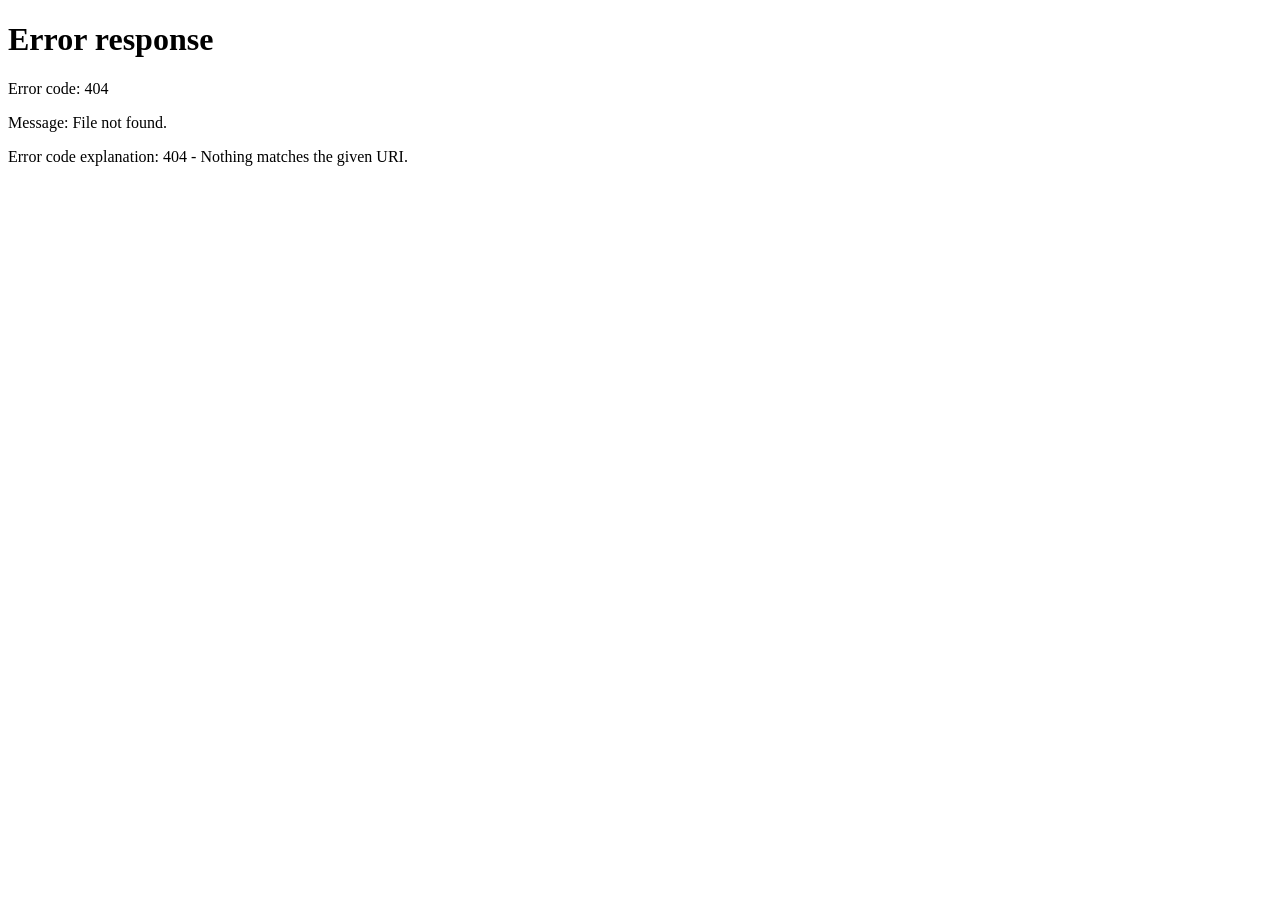
==== commit b41ac28f: "🔒 Add full authentication gate — email + password login - auth.js: SHA-256 password verification, em" ====
--- a/dashboard.html
+++ b/dashboard.html
@@ -129,7 +129,7 @@
 @media(max-width:900px){.dash-grid{grid-template-columns:1fr}}
 </style>
 
-<script src="app.js"></script>
+<script src="auth.js"></script>\n<script src="app.js"></script>
 <script src="api.js"></script>
 <script>
 document.addEventListener('DOMContentLoaded', () => {
